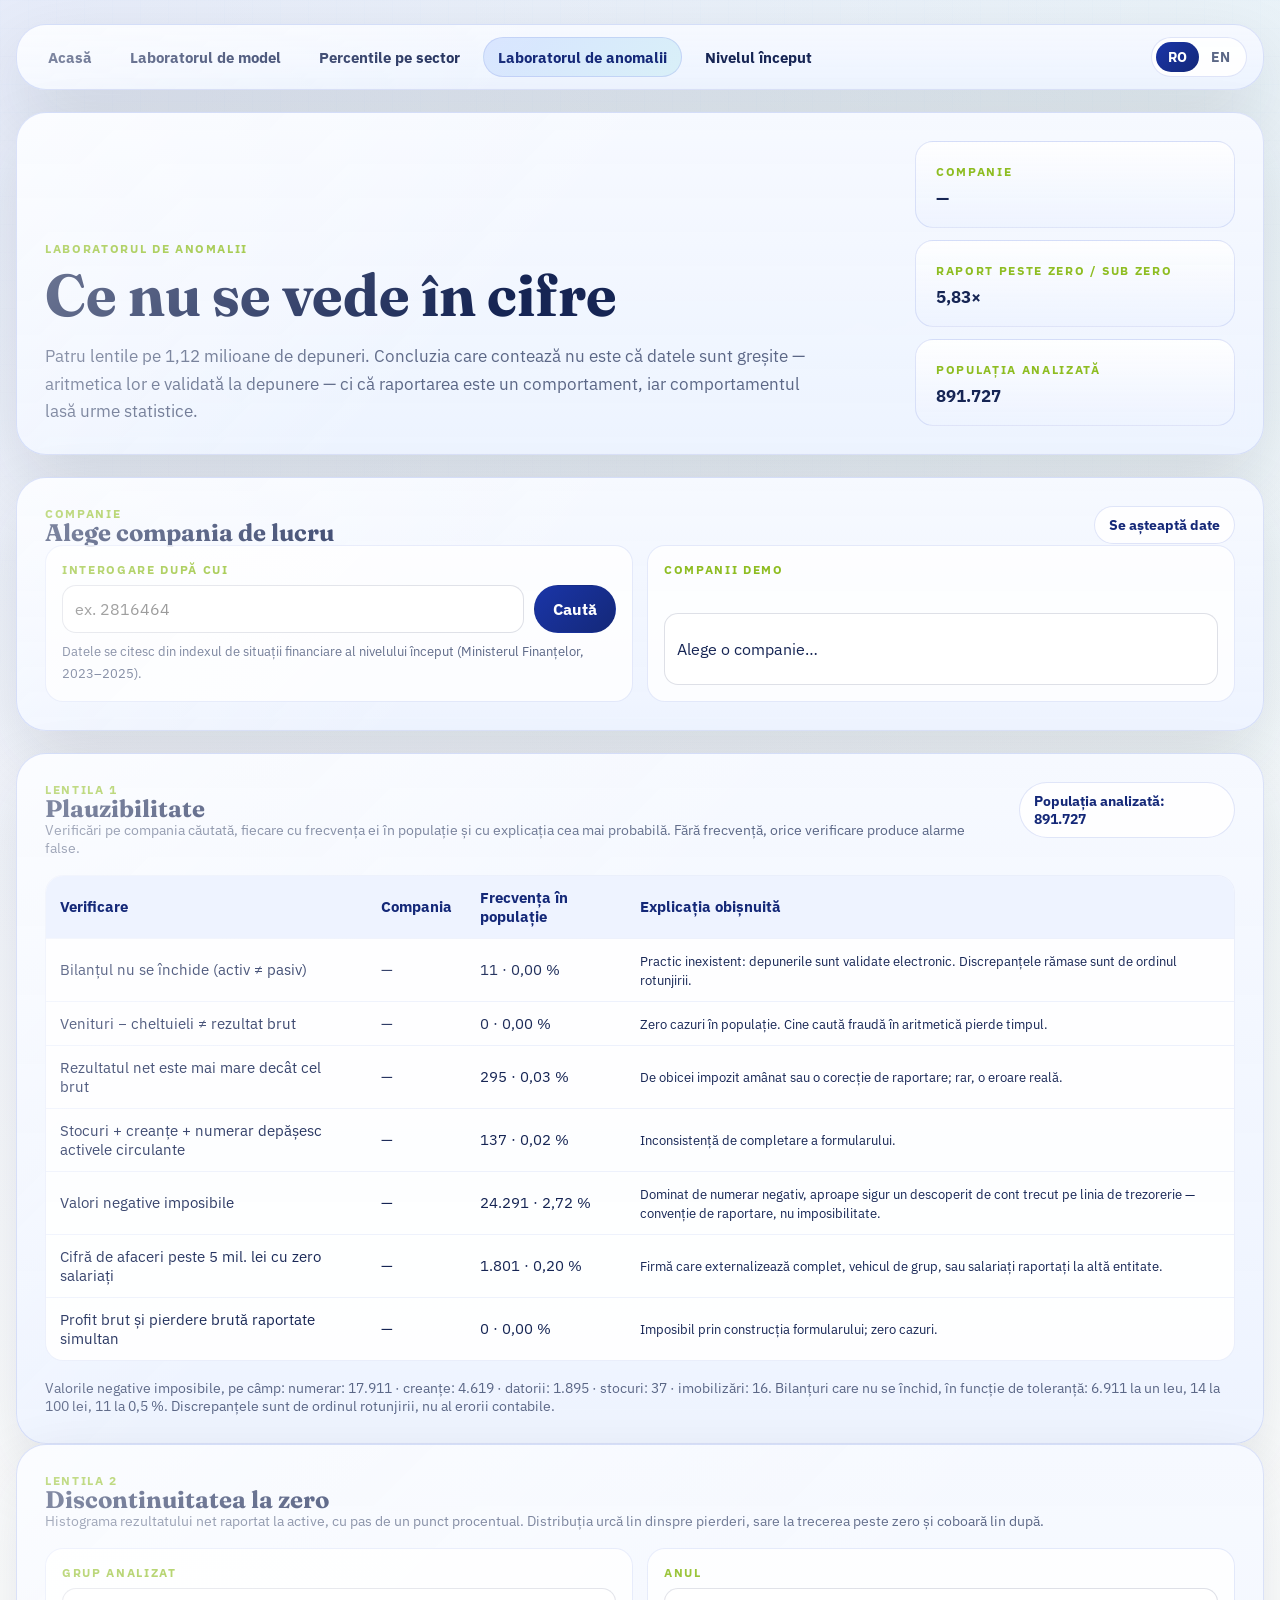
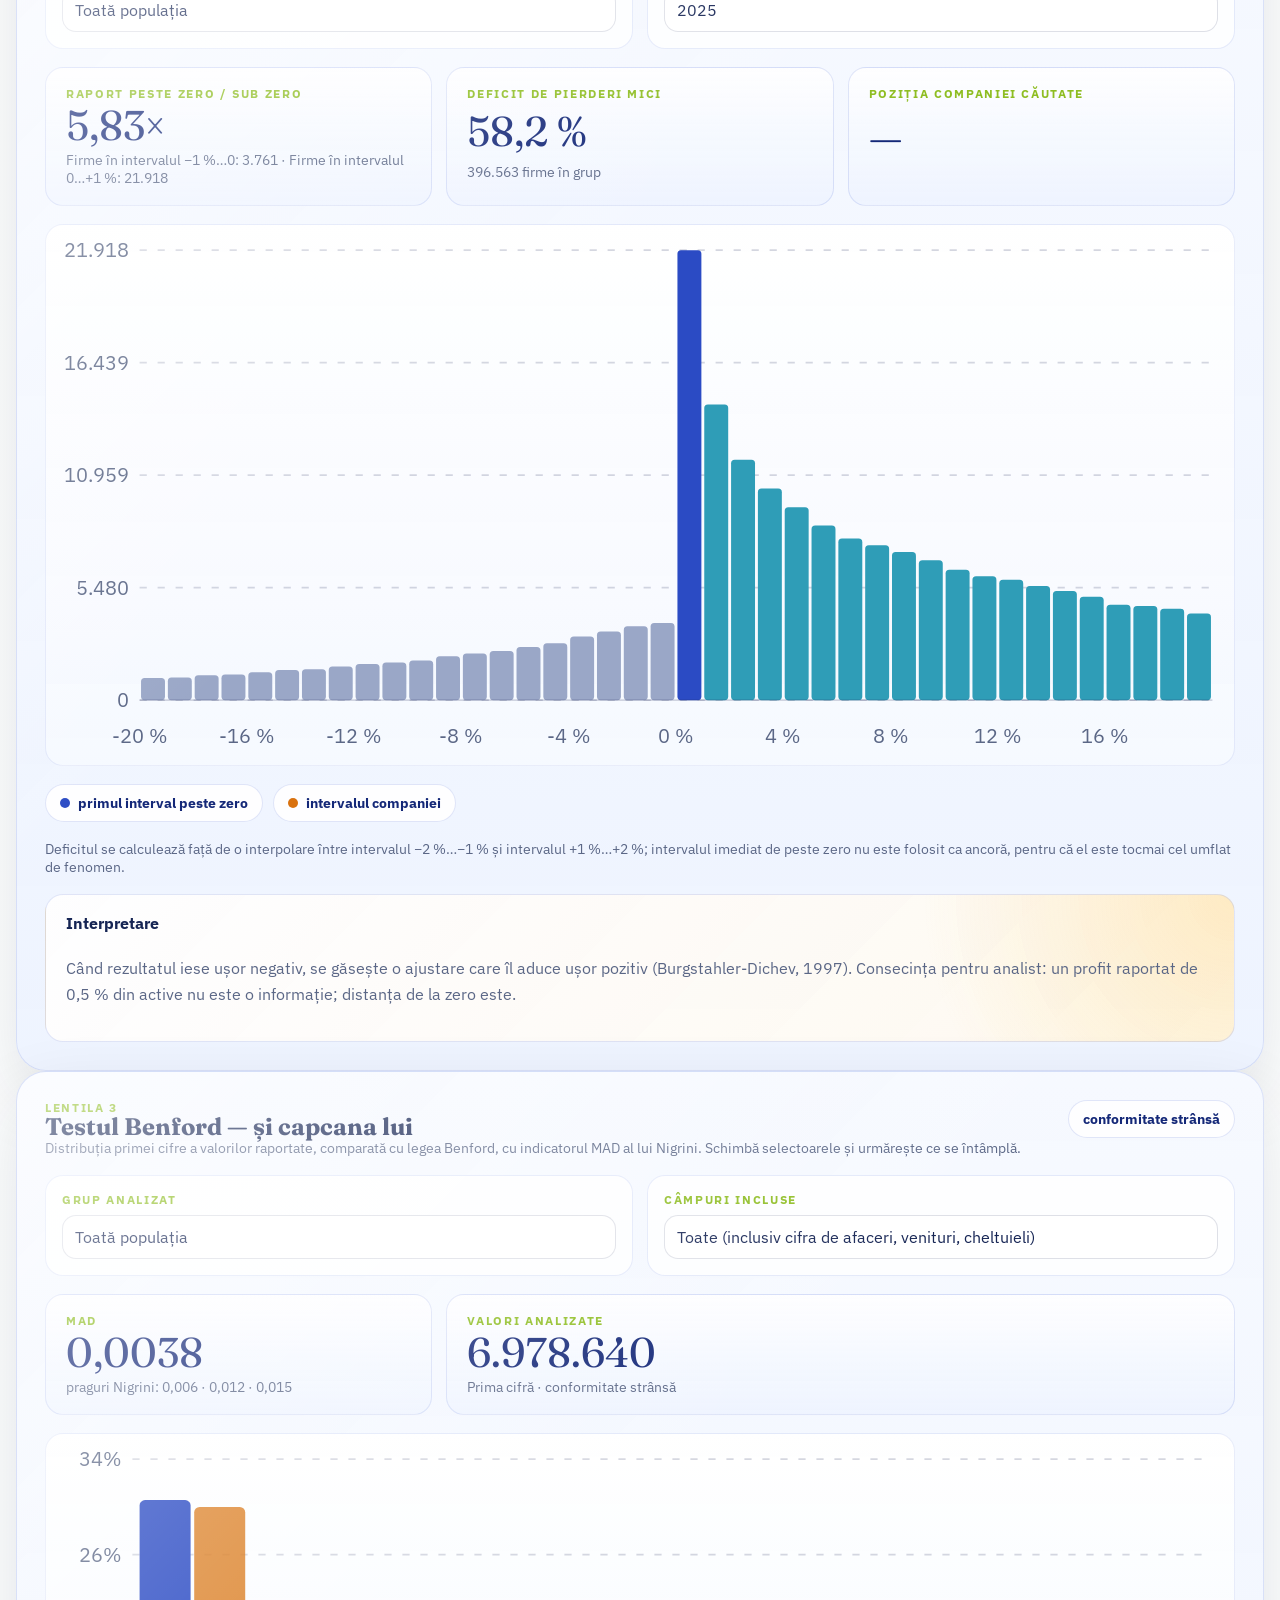
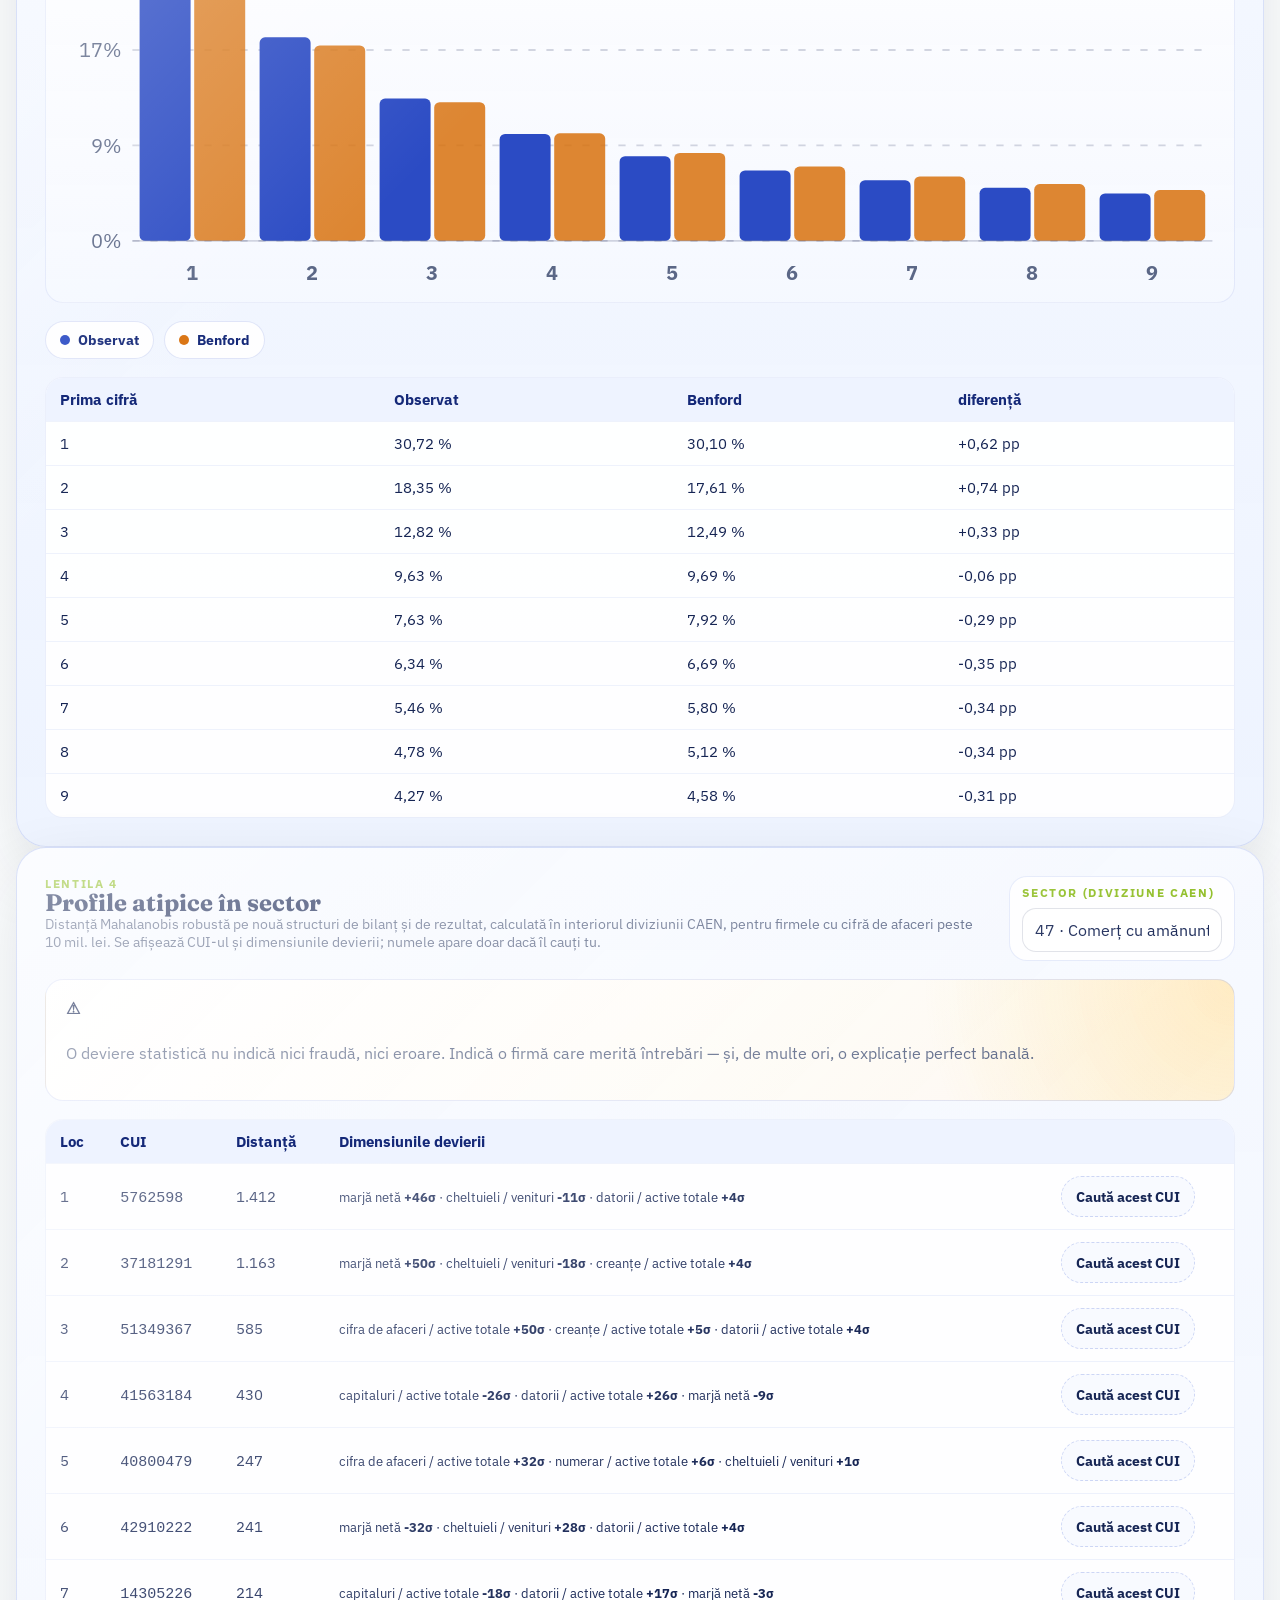
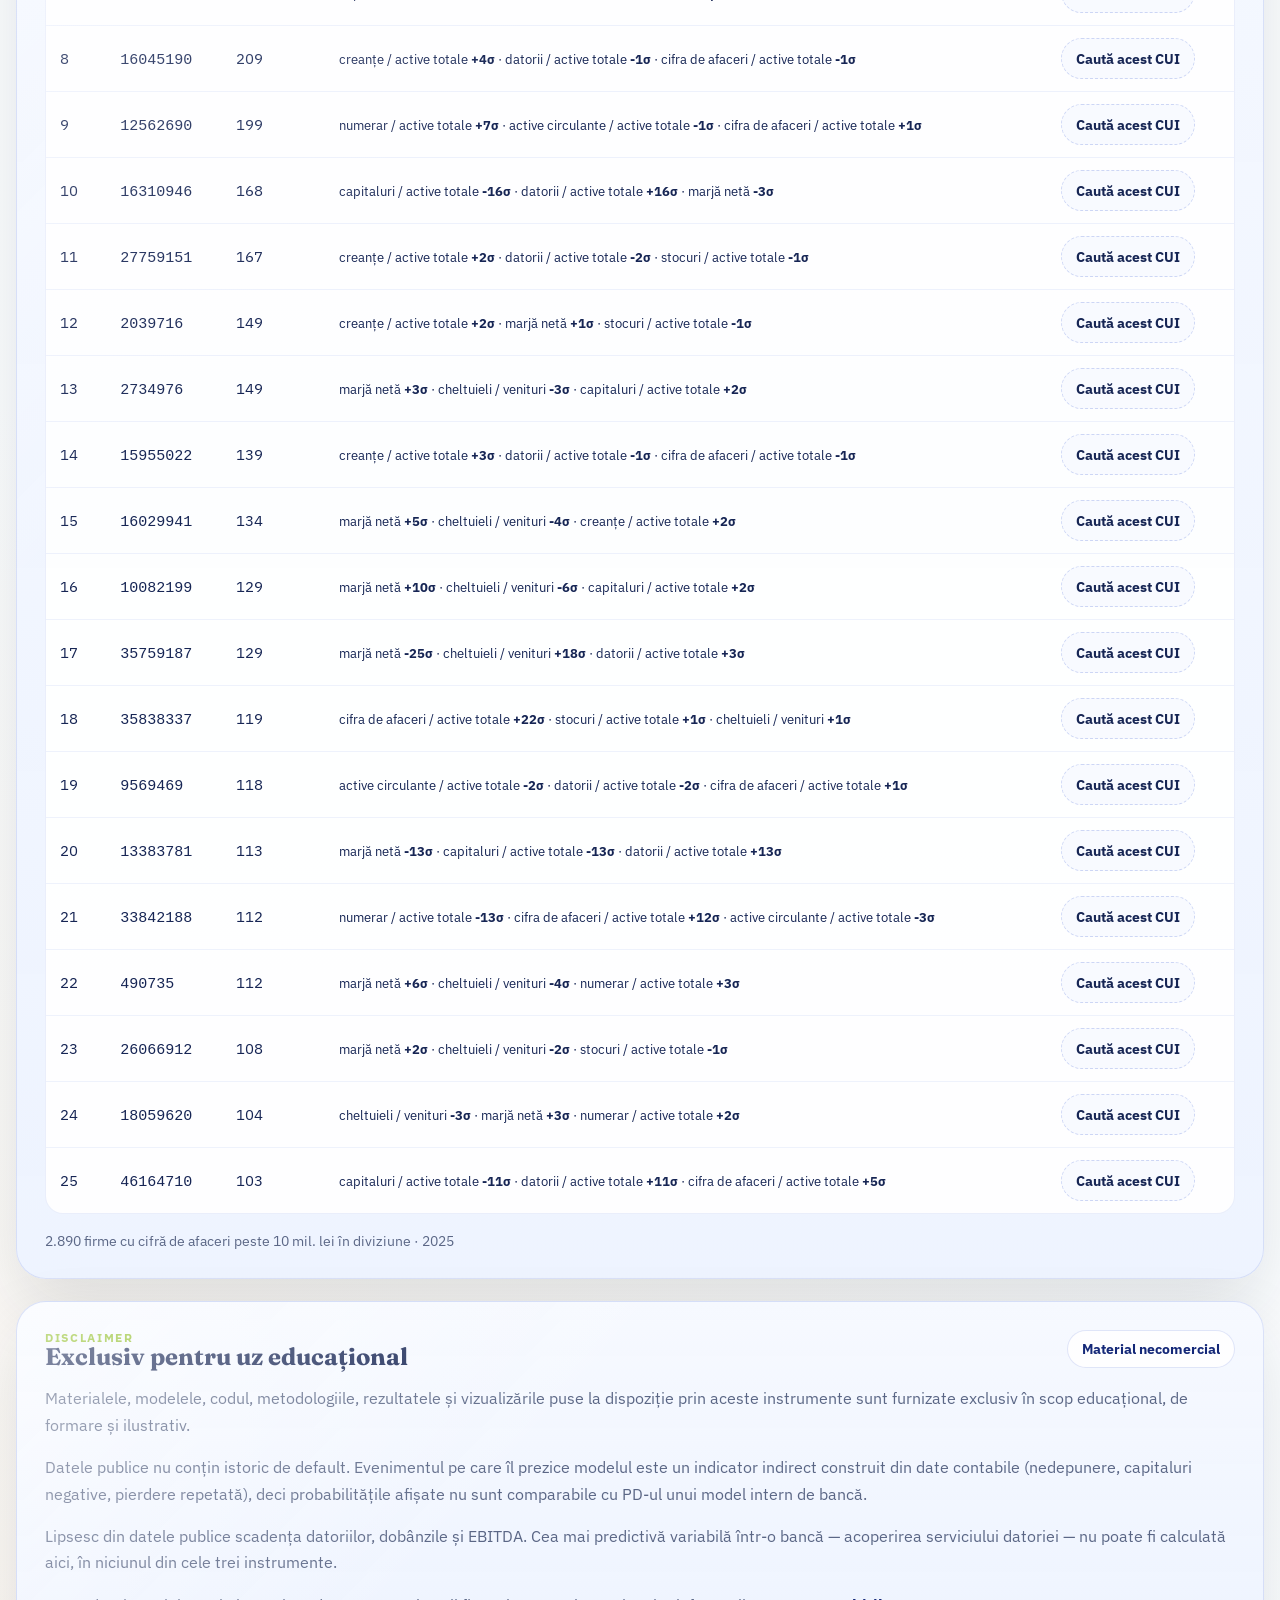
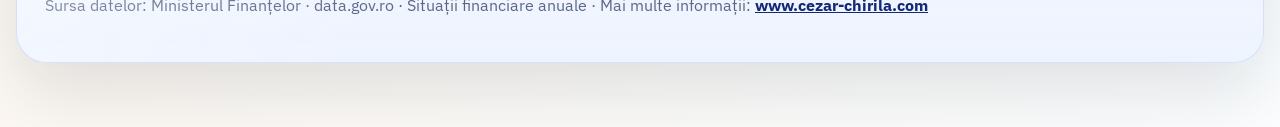
==== anomalii.html @ 6b8298f2 "Nivel avansat: laborator de model PD, percentile pe sector, laborator de anomalii" ====
<!DOCTYPE html>
<html lang="ro">
  <head>
    <meta charset="UTF-8" />
    <meta name="viewport" content="width=device-width, initial-scale=1.0" />
    <title>Laboratorul de anomalii · nivel avansat</title>
    <meta
      name="description"
      content="Patru lentile pe 1,12 milioane de depuneri: plauzibilitate, discontinuitatea rezultatului la zero, testul Benford și profile atipice în sector."
    />
    <link rel="preconnect" href="https://fonts.googleapis.com" />
    <link rel="preconnect" href="https://fonts.gstatic.com" crossorigin />
    <link
      href="https://fonts.googleapis.com/css2?family=Fraunces:opsz,wght@9..144,700&family=IBM+Plex+Sans:wght@400;500;600;700&family=IBM+Plex+Mono:wght@400;500&display=swap"
      rel="stylesheet"
    />
    <link rel="stylesheet" href="./styles.css" />
  </head>
  <body>
    <div class="page-shell">
      <nav class="card site-nav" id="site-nav" aria-label="Site"></nav>

      <header class="hero card">
        <div class="hero-copy">
          <p class="eyebrow" data-i18n="a.eyebrow"></p>
          <h1 class="compact" data-i18n="a.title"></h1>
          <p class="hero-text" data-i18n="a.text"></p>
        </div>
        <div class="hero-badges">
          <article class="metric-chip">
            <span class="metric-label" data-i18n="hero.company"></span>
            <strong id="hero-company">—</strong>
          </article>
          <article class="metric-chip">
            <span class="metric-label" data-i18n="a.zero.ratio"></span>
            <strong id="hero-ratio">—</strong>
          </article>
          <article class="metric-chip">
            <span class="metric-label" data-i18n="a.pop"></span>
            <strong id="hero-pop">—</strong>
          </article>
        </div>
      </header>

      <section class="card workspace-card entry-card">
        <div class="section-heading">
          <div>
            <p class="section-kicker" data-i18n="ent.kicker"></p>
            <h2 data-i18n="ent.title"></h2>
          </div>
          <span class="status-pill" id="entry-status" data-i18n="status.waiting"></span>
        </div>
        <div class="panel-subgrid two-up">
          <label class="field-card" for="cui-input">
            <span class="field-label" data-i18n="entry.cui.label"></span>
            <div class="cui-row">
              <input class="field-input" id="cui-input" type="text" inputmode="numeric" data-i18n-placeholder="entry.cui.placeholder" />
              <button class="primary-button" id="cui-button" type="button" data-i18n="entry.cui.button"></button>
            </div>
            <small data-i18n="ent.help"></small>
          </label>
          <label class="field-card" for="demo-select">
            <span class="field-label" data-i18n="entry.demo.label"></span>
            <select class="field-input" id="demo-select"></select>
          </label>
        </div>
      </section>

      <main id="workspace" aria-live="polite">
        <section class="card panel-card">
          <div class="empty-state"><strong data-i18n="a.eyebrow"></strong><p data-i18n="ent.loading"></p></div>
        </section>
      </main>

      <section class="footer-panel-grid" id="site-footer"></section>
    </div>

    <div class="toast" id="toast" hidden></div>
    <script type="module" src="./anomalii.js"></script>
  </body>
</html>
---- styles.css ----
:root {
  --paper: #ffffff;
  --ink: #162554;
  --muted: #5b6786;
  --coal: #0f1d47;
  --line: rgba(22, 37, 84, 0.14);
  --line-strong: rgba(22, 37, 84, 0.24);
  --blue: #1a35a8;
  --blue-deep: #142878;
  --cyan: #2f9db7;
  --cyan-soft: #eef8fb;
  --lime: #8ebd22;
  --orange: #ff5a0a;
  --orange-soft: #fff0e8;
  --blue-soft: #edf3ff;
  --blue-soft-2: #f6f9ff;
  --sand: #f9f5ee;
  --card-border: rgba(163, 180, 235, 0.34);
  --shadow: 0 28px 70px rgba(15, 32, 43, 0.12);
  --radius-xl: 30px;
  --radius-lg: 22px;
  --radius-md: 18px;
  --radius-sm: 14px;
  --transition: 180ms ease;
}

* {
  box-sizing: border-box;
}

html {
  color-scheme: light;
}

body {
  margin: 0;
  min-height: 100vh;
  overflow-x: hidden;
  font-family: "IBM Plex Sans", sans-serif;
  color: var(--ink);
  background:
    radial-gradient(circle at top left, rgba(163, 180, 235, 0.24), transparent 24%),
    radial-gradient(circle at top right, rgba(189, 220, 232, 0.28), transparent 24%),
    radial-gradient(circle at bottom left, rgba(255, 227, 197, 0.22), transparent 20%),
    linear-gradient(180deg, #ffffff 0%, #fbfdff 100%);
}

body::before {
  content: "";
  position: fixed;
  inset: 0;
  pointer-events: none;
  background-image:
    linear-gradient(rgba(193, 210, 244, 0.18) 1px, transparent 1px),
    linear-gradient(90deg, rgba(193, 210, 244, 0.18) 1px, transparent 1px);
  background-size: 28px 28px;
  mask-image: linear-gradient(180deg, rgba(0, 0, 0, 0.18), transparent 78%);
}

.page-shell {
  width: min(1680px, calc(100vw - 32px));
  margin: 24px auto 64px;
  display: grid;
  gap: 22px;
}

.card {
  position: relative;
  background: linear-gradient(180deg, rgba(246, 249, 255, 0.98), rgba(237, 243, 255, 0.94));
  border: 1px solid var(--card-border);
  border-radius: var(--radius-xl);
  box-shadow: var(--shadow);
  backdrop-filter: blur(14px);
  overflow: hidden;
}

.card::after {
  content: "";
  position: absolute;
  inset: 0;
  pointer-events: none;
  border-radius: inherit;
  background: linear-gradient(135deg, rgba(255, 255, 255, 0.5), transparent 42%);
}

.hero,
.workspace-card,
.step-card,
.panel-card,
.editor-card,
.preview-card {
  padding: 28px;
}

.hero {
  display: flex;
  gap: 24px;
  justify-content: space-between;
  align-items: flex-end;
  flex-wrap: wrap;
}

.hero-copy {
  max-width: 900px;
}

.eyebrow,
.section-kicker,
.card-kicker,
.metric-label,
.field-label {
  margin: 0;
  text-transform: uppercase;
  letter-spacing: 0.14em;
  font-size: 0.74rem;
  font-weight: 700;
  color: var(--lime);
}

h1,
h2,
h3 {
  margin: 0;
  font-family: "Fraunces", serif;
  line-height: 1;
}

.hero h1 {
  margin-top: 10px;
  font-size: clamp(3.2rem, 6vw, 6.1rem);
}

.hero-text,
.helper-copy,
.editor-tip,
.inline-note,
.callout-card p,
.metric-tile p,
.stat-card p,
.empty-state p,
.field-card small,
.feature-copy small {
  color: var(--muted);
  line-height: 1.65;
}

.hero-text {
  margin: 18px 0 0;
  max-width: 760px;
  font-size: 1.05rem;
}

.hero-flow {
  margin-top: 22px;
  display: flex;
  flex-wrap: wrap;
  gap: 10px;
}

.flow-chip,
.legend-chip {
  display: inline-flex;
  align-items: center;
  gap: 8px;
  border-radius: 999px;
  padding: 9px 14px;
  font-size: 0.88rem;
  font-weight: 700;
  background: rgba(255, 255, 255, 0.9);
  border: 1px solid rgba(163, 180, 235, 0.34);
  color: var(--blue-deep);
}

.legend-chip::before {
  content: "";
  width: 10px;
  height: 10px;
  border-radius: 999px;
  background: var(--legend-color, var(--blue));
}

.legend-chip.is-secondary::before {
  background: var(--orange);
}

.hero-badges {
  min-width: 320px;
  display: grid;
  gap: 12px;
}

.hero-qr-card {
  width: clamp(172px, 17vw, 228px);
  display: grid;
  gap: 10px;
  align-content: start;
  padding: 18px;
  border-radius: var(--radius-md);
  background: linear-gradient(180deg, rgba(255, 255, 255, 0.96), rgba(237, 243, 255, 0.92));
  border: 1px solid rgba(163, 180, 235, 0.34);
  color: inherit;
  text-decoration: none;
  box-shadow: inset 0 1px 0 rgba(255, 255, 255, 0.42);
}

.hero-qr-card img {
  display: block;
  width: 100%;
  aspect-ratio: 1;
  object-fit: contain;
  border-radius: 14px;
  background: #ffffff;
  padding: 8px;
}

.hero-qr-caption {
  font-size: 0.88rem;
  font-weight: 700;
  color: var(--blue-deep);
}

.metric-chip,
.metric-tile,
.stat-card,
.callout-card,
.table-card {
  padding: 18px 20px;
  border-radius: var(--radius-md);
  background: linear-gradient(180deg, rgba(255, 255, 255, 0.92), rgba(237, 243, 255, 0.86));
  border: 1px solid rgba(163, 180, 235, 0.34);
}

.metric-chip strong,
.metric-tile strong,
.stat-card strong {
  display: block;
  margin-top: 6px;
  font-size: 1.08rem;
}

.tabs {
  padding: 14px;
}

.tab-list {
  display: flex;
  gap: 10px;
  flex-wrap: wrap;
}

.mobile-step-nav {
  display: none;
}

.mobile-step-current {
  display: grid;
  gap: 4px;
  min-width: 0;
  padding: 12px 14px;
  border-radius: var(--radius-md);
  background: linear-gradient(180deg, rgba(255, 255, 255, 0.96), rgba(237, 243, 255, 0.92));
  border: 1px solid rgba(163, 180, 235, 0.34);
}

.mobile-step-current strong {
  font-size: 1rem;
  color: var(--blue-deep);
}

.mobile-step-meta {
  color: var(--muted);
  font-size: 0.85rem;
  line-height: 1.4;
}

.tab-button,
.primary-button,
.secondary-button,
.ghost-button {
  display: inline-flex;
  align-items: center;
  justify-content: center;
  appearance: none;
  min-height: 48px;
  border-radius: 999px;
  font: inherit;
  font-weight: 700;
  cursor: pointer;
  transition:
    transform var(--transition),
    border-color var(--transition),
    background var(--transition),
    box-shadow var(--transition);
}

.tab-button:disabled,
.primary-button:disabled,
.secondary-button:disabled,
.ghost-button:disabled {
  cursor: not-allowed;
  opacity: 0.5;
  transform: none;
}

.tab-button:hover,
.primary-button:hover,
.secondary-button:hover,
.ghost-button:hover,
.upload-dropzone:hover,
.feature-option:hover {
  transform: translateY(-1px);
}

.tab-button {
  border: 1px solid rgba(163, 180, 235, 0.34);
  background: rgba(246, 249, 255, 0.92);
  color: var(--ink);
  padding: 12px 18px;
}

.tab-button.is-active {
  background: linear-gradient(135deg, #d7e4ff, #d9f0f8);
  color: var(--blue-deep);
  border-color: rgba(163, 180, 235, 0.42);
  box-shadow: 0 12px 24px rgba(163, 180, 235, 0.28);
}

.primary-button {
  border: 1px solid transparent;
  color: #ffffff;
  background: linear-gradient(135deg, var(--blue), var(--blue-deep));
  padding: 12px 18px;
}

.secondary-button {
  border: 1px solid rgba(163, 180, 235, 0.34);
  color: var(--blue-deep);
  background: rgba(255, 255, 255, 0.88);
  padding: 12px 18px;
}

.ghost-button {
  border: 1px dashed rgba(163, 180, 235, 0.5);
  color: var(--ink);
  background: rgba(246, 249, 255, 0.72);
  padding: 12px 18px;
}

.small-button {
  min-height: 40px;
  padding: 10px 14px;
  font-size: 0.9rem;
}

.button-row,
.editor-toolbar,
.legend-row {
  display: flex;
  gap: 10px;
  flex-wrap: wrap;
}

.workspace-grid,
.step-layout {
  display: grid;
  gap: 22px;
}

.workspace-grid {
  grid-template-columns: minmax(300px, 0.92fr) minmax(420px, 1.28fr);
  align-items: start;
}

.step-layout {
  grid-template-columns: minmax(280px, 0.92fr) minmax(420px, 1.08fr);
  align-items: start;
}

.footer-panel-grid {
  display: grid;
  gap: 22px;
}

.support-card,
.disclaimer-card {
  padding: 28px;
}

.support-form {
  display: grid;
  gap: 18px;
}

.contact-copy a {
  color: var(--blue-deep);
  font-weight: 700;
}

.contact-textarea {
  min-height: 168px;
  padding: 14px 16px;
  resize: vertical;
}

.contact-form-actions {
  display: flex;
  gap: 16px;
  align-items: center;
  justify-content: space-between;
}

.contact-status {
  margin: 0;
  color: var(--muted);
  line-height: 1.55;
}

.contact-status.is-success {
  color: #1b6f3a;
}

.contact-status.is-error {
  color: #b0491b;
}

.upload-column,
.mapping-column,
.control-column,
.result-column,
.editor-column {
  display: grid;
  gap: 18px;
  min-width: 0;
}

.section-heading {
  display: flex;
  gap: 18px;
  justify-content: space-between;
  align-items: flex-start;
}

.step-document-row {
  margin-top: 22px;
}

.status-pill {
  display: inline-flex;
  align-items: center;
  border-radius: 999px;
  padding: 9px 14px;
  font-size: 0.86rem;
  font-weight: 700;
  color: var(--blue-deep);
  background: rgba(255, 255, 255, 0.9);
  border: 1px solid rgba(163, 180, 235, 0.34);
}

.upload-dropzone {
  display: grid;
  gap: 8px;
  padding: 24px;
  border-radius: var(--radius-lg);
  border: 1px dashed rgba(22, 37, 84, 0.28);
  background: linear-gradient(135deg, rgba(255, 255, 255, 0.96), rgba(237, 243, 255, 0.9));
  cursor: pointer;
  transition:
    transform var(--transition),
    border-color var(--transition),
    box-shadow var(--transition);
}

.upload-dropzone input {
  display: none;
}

.loading-card {
  display: grid;
  gap: 14px;
  padding: 20px 22px;
  border-radius: var(--radius-lg);
  border: 1px solid rgba(163, 180, 235, 0.3);
  background:
    radial-gradient(circle at top right, rgba(77, 193, 255, 0.22), transparent 28%),
    linear-gradient(135deg, rgba(255, 255, 255, 0.97), rgba(237, 243, 255, 0.94));
  box-shadow: 0 20px 36px rgba(22, 37, 84, 0.08);
}

.loading-header {
  display: flex;
  gap: 14px;
  align-items: flex-start;
  justify-content: space-between;
}

.loading-badge {
  display: inline-flex;
  align-items: center;
  justify-content: center;
  min-width: 64px;
  min-height: 38px;
  padding: 8px 12px;
  border-radius: 999px;
  font-weight: 700;
  color: var(--blue-deep);
  background: rgba(255, 255, 255, 0.96);
  border: 1px solid rgba(163, 180, 235, 0.34);
}

.loading-copy,
.loading-meta {
  margin: 0;
}

.loading-copy {
  color: var(--ink);
}

.loading-progress-shell {
  position: relative;
  min-height: 12px;
  border-radius: 999px;
  overflow: hidden;
  background: rgba(26, 53, 168, 0.08);
}

.loading-progress-fill {
  position: absolute;
  inset: 0 auto 0 0;
  width: 0;
  border-radius: inherit;
  background: linear-gradient(135deg, var(--blue), var(--cyan));
  transition: width 140ms ease-out;
}

.loading-meta {
  color: var(--muted);
  font-size: 0.92rem;
}

.metric-grid,
.field-grid,
.stat-grid,
.panel-subgrid {
  display: grid;
  gap: 14px;
}

.metric-grid,
.field-grid.compact-grid {
  grid-template-columns: repeat(2, minmax(0, 1fr));
}

.field-grid {
  grid-template-columns: repeat(4, minmax(0, 1fr));
}

.panel-subgrid.two-up {
  grid-template-columns: repeat(2, minmax(0, 1fr));
}

.field-card {
  display: grid;
  gap: 8px;
  padding: 16px;
  border-radius: var(--radius-md);
  background: rgba(255, 255, 255, 0.82);
  border: 1px solid rgba(163, 180, 235, 0.28);
}

.field-input,
.editor-textarea {
  width: 100%;
  appearance: none;
  border: 1px solid var(--line);
  border-radius: var(--radius-sm);
  background: rgba(255, 255, 255, 0.96);
  color: var(--ink);
  font: inherit;
  transition:
    border-color var(--transition),
    box-shadow var(--transition),
    background var(--transition);
}

.field-input {
  min-height: 48px;
  padding: 10px 12px;
}

.field-input:focus,
.editor-textarea:focus {
  outline: none;
  border-color: rgba(26, 53, 168, 0.6);
  box-shadow: 0 0 0 4px rgba(26, 53, 168, 0.12);
}

.preview-card {
  display: grid;
  gap: 16px;
  min-width: 0;
}

.table-shell {
  min-width: 0;
}

.preview-header,
.mini-heading,
.editor-header {
  display: flex;
  gap: 14px;
  justify-content: space-between;
  align-items: flex-start;
}

.preview-caption {
  color: var(--muted);
  font-size: 0.9rem;
  text-align: right;
}

.table-scroll {
  overflow: auto;
  max-width: 100%;
  border-radius: var(--radius-md);
  border: 1px solid rgba(163, 180, 235, 0.22);
  background: rgba(255, 255, 255, 0.92);
}

.table-shell .table-scroll {
  max-height: min(62vh, 520px);
}

.data-table {
  width: 100%;
  border-collapse: collapse;
  min-width: 520px;
}

.data-table th,
.data-table td {
  padding: 12px 14px;
  text-align: left;
  border-bottom: 1px solid rgba(163, 180, 235, 0.18);
  font-size: 0.94rem;
}

.data-table th {
  position: sticky;
  top: 0;
  z-index: 1;
  color: var(--blue-deep);
  background: rgba(237, 243, 255, 0.94);
}

.data-table tbody tr:last-child td {
  border-bottom: none;
}

.panel-card {
  display: grid;
  gap: 18px;
}

.panel-section {
  display: grid;
  gap: 12px;
}

.feature-list {
  display: grid;
  gap: 10px;
  max-height: 430px;
  overflow: auto;
  padding-right: 4px;
}

.feature-option {
  display: flex;
  gap: 12px;
  align-items: flex-start;
  padding: 14px 16px;
  border-radius: var(--radius-md);
  border: 1px solid rgba(163, 180, 235, 0.28);
  background: rgba(255, 255, 255, 0.84);
  cursor: pointer;
}

.feature-option input {
  margin-top: 3px;
}

.feature-copy {
  display: grid;
  gap: 3px;
}

.feature-confirm-bar {
  display: flex;
  gap: 14px;
  align-items: center;
  justify-content: space-between;
  margin-top: 4px;
  padding: 16px 18px;
  border-radius: var(--radius-md);
  border: 1px solid rgba(163, 180, 235, 0.28);
  background: rgba(255, 255, 255, 0.86);
}

.feature-confirm-copy {
  display: grid;
  gap: 4px;
}

.feature-confirm-copy p {
  margin: 0;
  color: var(--muted);
  line-height: 1.55;
}

.preparation-diagnostics {
  display: grid;
  gap: 18px;
}

.feature-diagnostic-card {
  display: grid;
  gap: 16px;
}

.feature-insight-meta {
  display: flex;
  gap: 10px;
  flex-wrap: wrap;
}

.feature-insight-badge {
  display: inline-flex;
  align-items: center;
  gap: 8px;
  padding: 8px 12px;
  border-radius: 999px;
  background: rgba(255, 255, 255, 0.92);
  border: 1px solid rgba(163, 180, 235, 0.34);
  color: var(--blue-deep);
}

.feature-insight-badge strong {
  font-size: 0.82rem;
  letter-spacing: 0.06em;
  text-transform: uppercase;
}

.stat-grid {
  grid-template-columns: repeat(2, minmax(0, 1fr));
}

.bar-list,
.comparison-list {
  display: grid;
  gap: 12px;
}

.bar-row,
.comparison-row {
  display: grid;
  gap: 8px;
}

.bucket-distribution-meta {
  display: flex;
  gap: 12px;
  justify-content: space-between;
  color: var(--muted);
  font-size: 0.88rem;
}

.bar-header,
.comparison-bars {
  display: flex;
  align-items: center;
  gap: 10px;
  justify-content: space-between;
}

.bar-track,
.comparison-track {
  position: relative;
  flex: 1;
  min-height: 12px;
  border-radius: 999px;
  background: rgba(26, 53, 168, 0.08);
  overflow: hidden;
}

.comparison-track.is-secondary {
  background: rgba(255, 90, 10, 0.12);
}

.woe-list {
  display: grid;
  gap: 12px;
}

.woe-row {
  display: grid;
  gap: 8px;
}

.woe-header {
  display: flex;
  gap: 12px;
  justify-content: space-between;
  align-items: center;
}

.woe-track {
  position: relative;
  min-height: 14px;
  border-radius: 999px;
  overflow: hidden;
  background:
    linear-gradient(90deg, rgba(255, 90, 10, 0.12) 0%, rgba(255, 90, 10, 0.04) 50%, rgba(26, 53, 168, 0.04) 50%, rgba(26, 53, 168, 0.12) 100%);
}

.woe-axis {
  position: absolute;
  top: 0;
  bottom: 0;
  left: calc(50% - 1px);
  width: 2px;
  background: rgba(22, 37, 84, 0.18);
}

.woe-fill {
  position: absolute;
  top: 0;
  bottom: 0;
  border-radius: inherit;
}

.woe-fill.is-positive {
  background: linear-gradient(135deg, var(--blue), var(--cyan));
}

.woe-fill.is-negative {
  background: linear-gradient(135deg, var(--orange), #ffb07b);
}

.bar-fill,
.comparison-fill {
  position: absolute;
  inset: 0 auto 0 0;
  border-radius: inherit;
  background: linear-gradient(135deg, var(--blue), var(--cyan));
}

.comparison-fill.is-secondary {
  background: linear-gradient(135deg, var(--orange), #ff8d47);
}

.comparison-label {
  min-width: 48px;
}

.comparison-bars span {
  min-width: 62px;
  text-align: right;
  color: var(--muted);
  font-weight: 600;
}

.line-chart {
  display: grid;
  gap: 12px;
}

.chart-svg {
  width: 100%;
  height: auto;
  border-radius: var(--radius-md);
  background: linear-gradient(180deg, rgba(255, 255, 255, 0.96), rgba(246, 249, 255, 0.92));
  border: 1px solid rgba(163, 180, 235, 0.24);
}

.axis-line,
.grid-line {
  stroke: rgba(22, 37, 84, 0.18);
  stroke-width: 1;
}

.grid-line {
  stroke-dasharray: 4 6;
}

.axis-label {
  fill: var(--muted);
  font-size: 11px;
  font-family: "IBM Plex Sans", sans-serif;
}

.callout-card {
  display: grid;
  gap: 6px;
  background:
    radial-gradient(circle at top right, rgba(255, 200, 77, 0.28), transparent 26%),
    linear-gradient(135deg, rgba(255, 255, 255, 0.96), rgba(255, 248, 238, 0.92));
}

.editor-card {
  display: grid;
  gap: 12px;
}

.document-launcher-shell {
  display: grid;
  gap: 14px;
}

.document-launchers {
  display: flex;
  gap: 12px;
  flex-wrap: wrap;
}

.document-toggle-button {
  min-height: 46px;
  padding: 12px 18px;
}

.document-window {
  display: grid;
  gap: 14px;
  padding: 22px;
  border-radius: var(--radius-lg);
  border: 1px solid rgba(163, 180, 235, 0.28);
  background:
    radial-gradient(circle at top right, rgba(77, 193, 255, 0.14), transparent 26%),
    linear-gradient(180deg, rgba(255, 255, 255, 0.97), rgba(246, 249, 255, 0.95));
  box-shadow: 0 18px 34px rgba(22, 37, 84, 0.08);
}

.document-window-header {
  display: flex;
  gap: 14px;
  justify-content: space-between;
  align-items: flex-start;
}

.editor-textarea {
  min-height: 360px;
  padding: 16px;
  font-family: "IBM Plex Sans", sans-serif;
  font-size: 0.93rem;
  line-height: 1.55;
  resize: vertical;
}

.editor-textarea.is-tall {
  min-height: 460px;
}

.empty-state {
  padding: 18px;
  border-radius: var(--radius-md);
  border: 1px dashed rgba(163, 180, 235, 0.46);
  background: rgba(255, 255, 255, 0.72);
}

.empty-state strong {
  display: block;
  margin-bottom: 4px;
}

.toast {
  position: fixed;
  right: 24px;
  bottom: 24px;
  z-index: 20;
  max-width: min(380px, calc(100vw - 48px));
  padding: 16px 18px;
  border-radius: 18px;
  color: #ffffff;
  background: linear-gradient(135deg, rgba(20, 40, 120, 0.96), rgba(26, 53, 168, 0.96));
  box-shadow: 0 22px 50px rgba(20, 40, 120, 0.28);
}

body.is-mobile-device .page-shell {
  width: min(100vw - 14px, 100%);
  margin: 10px auto 112px;
  gap: 14px;
}

body.is-mobile-device .hero,
body.is-mobile-device .workspace-card,
body.is-mobile-device .step-card,
body.is-mobile-device .panel-card,
body.is-mobile-device .editor-card,
body.is-mobile-device .preview-card {
  padding: 18px;
  border-radius: 24px;
}

body.is-mobile-device .hero {
  gap: 16px;
  align-items: flex-start;
}

body.is-mobile-device .hero-copy,
body.is-mobile-device .hero-badges,
body.is-mobile-device .workspace-grid,
body.is-mobile-device .step-layout,
body.is-mobile-device .field-grid,
body.is-mobile-device .field-grid.compact-grid,
body.is-mobile-device .metric-grid,
body.is-mobile-device .panel-subgrid.two-up,
body.is-mobile-device .stat-grid {
  width: 100%;
}

body.is-mobile-device .hero h1 {
  font-size: clamp(2.45rem, 12vw, 4rem);
}

body.is-mobile-device .hero-text {
  font-size: 0.98rem;
}

body.is-mobile-device .hero-badges {
  min-width: 0;
  grid-template-columns: repeat(2, minmax(0, 1fr));
}

body.is-mobile-device .hero-qr-card {
  display: none;
}

body.is-mobile-device .tabs {
  position: sticky;
  top: 10px;
  z-index: 16;
  padding: 12px;
}

body.is-mobile-device .mobile-step-nav {
  display: grid;
  grid-template-columns: auto minmax(0, 1fr) auto;
  gap: 10px;
  align-items: stretch;
  margin-bottom: 10px;
}

body.is-mobile-device .tab-list {
  flex-wrap: nowrap;
  overflow-x: auto;
  padding-bottom: 4px;
  justify-content: flex-start;
  scroll-snap-type: x proximity;
  -webkit-overflow-scrolling: touch;
}

body.is-mobile-device .tab-button {
  flex: 0 0 auto;
  min-height: 44px;
  padding: 10px 14px;
  white-space: nowrap;
  scroll-snap-align: start;
}

body.is-mobile-device .workspace-grid,
body.is-mobile-device .step-layout,
body.is-mobile-device .field-grid,
body.is-mobile-device .field-grid.compact-grid,
body.is-mobile-device .metric-grid,
body.is-mobile-device .panel-subgrid.two-up,
body.is-mobile-device .stat-grid {
  grid-template-columns: 1fr;
}

body.is-mobile-device .section-heading,
body.is-mobile-device .preview-header,
body.is-mobile-device .editor-header,
body.is-mobile-device .mini-heading,
body.is-mobile-device .loading-header,
body.is-mobile-device .feature-confirm-bar,
body.is-mobile-device .bucket-distribution-meta,
body.is-mobile-device .document-window-header {
  display: grid;
  gap: 10px;
}

body.is-mobile-device .preview-caption {
  text-align: left;
}

body.is-mobile-device .button-row,
body.is-mobile-device .editor-toolbar,
body.is-mobile-device .document-launchers,
body.is-mobile-device .contact-form-actions {
  display: grid;
  width: 100%;
}

body.is-mobile-device .button-row > *,
body.is-mobile-device .editor-toolbar > *,
body.is-mobile-device .document-launchers > *,
body.is-mobile-device .contact-form-actions > * {
  width: 100%;
}

body.is-mobile-device .support-card,
body.is-mobile-device .disclaimer-card {
  padding: 18px;
}

body.is-mobile-device .feature-list {
  max-height: 320px;
}

body.is-mobile-device .table-shell .table-scroll {
  max-height: min(58vh, 440px);
}

body.is-mobile-device .data-table {
  min-width: 640px;
}

body.is-mobile-device .toast {
  right: 12px;
  left: 12px;
  bottom: 12px;
  max-width: none;
}

@media (max-width: 1320px) {
  .step-layout {
    grid-template-columns: 1fr;
  }
}

@media (max-width: 1120px) {
  .hero,
  .workspace-grid {
    grid-template-columns: 1fr;
    display: grid;
  }

  .hero {
    align-items: flex-start;
  }

  .hero-badges {
    min-width: 0;
    grid-template-columns: repeat(3, minmax(0, 1fr));
  }

  .hero-qr-card {
    width: min(220px, 100%);
  }

  .field-grid,
  .field-grid.compact-grid,
  .metric-grid,
  .panel-subgrid.two-up,
  .editor-column,
  .stat-grid {
    grid-template-columns: 1fr;
  }
}

@media (max-width: 720px) {
  .page-shell {
    width: min(100vw - 18px, 100%);
    margin: 12px auto 42px;
    gap: 16px;
  }

  .hero,
  .workspace-card,
  .step-card,
  .panel-card,
  .editor-card,
  .preview-card {
    padding: 20px;
  }

  .hero h1 {
    font-size: clamp(2.4rem, 13vw, 4rem);
  }

  .button-row,
  .editor-toolbar,
  .document-launchers {
    width: 100%;
  }

  .button-row > *,
  .editor-toolbar > *,
  .document-launchers > * {
    flex: 1 1 100%;
  }

  .feature-confirm-bar {
    display: grid;
  }

  .document-window {
    padding: 18px;
  }

  .document-window-header {
    display: grid;
  }

  .hero-badges {
    grid-template-columns: 1fr;
  }

  .hero-qr-card {
    width: min(220px, 100%);
  }

  .data-table {
    min-width: 460px;
  }
}

/* =====================================================================
   Additions for the financial analysis workshops
   ===================================================================== */

.site-nav {
  display: flex;
  gap: 8px;
  flex-wrap: wrap;
  align-items: center;
  padding: 12px 16px;
}

.nav-link {
  display: inline-flex;
  align-items: center;
  min-height: 40px;
  padding: 8px 14px;
  border-radius: 999px;
  border: 1px solid transparent;
  color: var(--ink);
  text-decoration: none;
  font-weight: 700;
  font-size: 0.92rem;
}

.nav-link:hover {
  border-color: rgba(163, 180, 235, 0.42);
  background: rgba(255, 255, 255, 0.8);
}

.nav-link.is-active {
  background: linear-gradient(135deg, #d7e4ff, #d9f0f8);
  color: var(--blue-deep);
  border-color: rgba(163, 180, 235, 0.42);
}

.lang-switch {
  margin-left: auto;
  display: inline-flex;
  padding: 4px;
  border-radius: 999px;
  border: 1px solid rgba(163, 180, 235, 0.34);
  background: rgba(255, 255, 255, 0.9);
}

.lang-switch button {
  appearance: none;
  border: 0;
  background: transparent;
  color: var(--muted);
  font: inherit;
  font-weight: 700;
  font-size: 0.85rem;
  padding: 6px 12px;
  border-radius: 999px;
  cursor: pointer;
}

.lang-switch button.is-active {
  background: linear-gradient(135deg, var(--blue), var(--blue-deep));
  color: #fff;
}

.hero h1.compact {
  font-size: clamp(2.4rem, 4.6vw, 4.4rem);
}

.tool-grid {
  display: grid;
  grid-template-columns: repeat(2, minmax(0, 1fr));
  gap: 22px;
}

.tool-card {
  display: grid;
  gap: 14px;
  padding: 28px;
  align-content: start;
}

.tool-card h2 {
  font-size: 1.8rem;
}

.tool-card ul {
  margin: 0;
  padding-left: 18px;
  color: var(--muted);
  line-height: 1.6;
}

.tool-card .primary-button {
  justify-self: start;
  text-decoration: none;
}

.entry-grid {
  display: grid;
  grid-template-columns: minmax(280px, 0.9fr) minmax(420px, 1.4fr);
  gap: 22px;
  align-items: start;
}

.entry-column {
  display: grid;
  gap: 16px;
  min-width: 0;
}

.cui-row {
  display: flex;
  gap: 10px;
}

.cui-row .field-input {
  flex: 1;
}

.entry-table-scroll {
  overflow: auto;
  border-radius: var(--radius-md);
  border: 1px solid rgba(163, 180, 235, 0.22);
  background: rgba(255, 255, 255, 0.92);
}

.entry-table {
  width: 100%;
  border-collapse: collapse;
  min-width: 560px;
}

.entry-table th,
.entry-table td {
  padding: 6px 10px;
  border-bottom: 1px solid rgba(163, 180, 235, 0.18);
  font-size: 0.9rem;
  text-align: left;
  vertical-align: middle;
}

.entry-table th {
  color: var(--blue-deep);
  background: rgba(237, 243, 255, 0.94);
  position: sticky;
  top: 0;
  z-index: 1;
}

.entry-table th.year-head input {
  width: 84px;
  min-height: 36px;
  padding: 4px 8px;
  font-weight: 700;
}

.entry-table tr.group-row td {
  padding-top: 12px;
  font-weight: 700;
  color: var(--lime);
  text-transform: uppercase;
  letter-spacing: 0.12em;
  font-size: 0.72rem;
  background: rgba(246, 249, 255, 0.7);
}

.entry-table td.label-cell {
  white-space: nowrap;
  color: var(--ink);
}

.entry-table td.label-cell small {
  display: block;
  color: var(--muted);
  font-size: 0.72rem;
  white-space: normal;
}

.entry-table input.cell {
  width: 100%;
  min-width: 120px;
  min-height: 36px;
  padding: 4px 8px;
  border: 1px solid var(--line);
  border-radius: 10px;
  background: #fff;
  font: inherit;
  font-size: 0.9rem;
  text-align: right;
  font-variant-numeric: tabular-nums;
  color: var(--ink);
}

.entry-table input.cell:focus {
  outline: none;
  border-color: rgba(26, 53, 168, 0.6);
  box-shadow: 0 0 0 3px rgba(26, 53, 168, 0.12);
}

.entry-table input.cell.is-mfp {
  background: #f1f7ff;
}

.entry-table input.cell.is-derived {
  background: #f6f2ff;
}

.entry-table input.cell.is-missing {
  background: #fff7ef;
}

.legend-inline {
  display: flex;
  gap: 12px;
  flex-wrap: wrap;
  font-size: 0.8rem;
  color: var(--muted);
}

.legend-inline .swatch {
  display: inline-block;
  width: 12px;
  height: 12px;
  border-radius: 3px;
  border: 1px solid var(--line);
  vertical-align: -2px;
  margin-right: 4px;
}

.check-row {
  display: flex;
  gap: 10px;
  align-items: flex-start;
  font-size: 0.9rem;
  color: var(--muted);
  line-height: 1.5;
}

.check-row input {
  margin-top: 4px;
}

.source-note {
  margin: 0;
  font-size: 0.85rem;
  color: var(--muted);
}

.dash-grid {
  display: grid;
  grid-template-columns: repeat(2, minmax(0, 1fr));
  gap: 22px;
}

.dash-grid .span-2 {
  grid-column: span 2;
}

.kpi-row {
  display: grid;
  grid-template-columns: repeat(4, minmax(0, 1fr));
  gap: 14px;
}

.kpi-tile {
  padding: 18px 20px;
  border-radius: var(--radius-md);
  background: linear-gradient(180deg, rgba(255, 255, 255, 0.92), rgba(237, 243, 255, 0.86));
  border: 1px solid rgba(163, 180, 235, 0.34);
  display: grid;
  gap: 4px;
}

.kpi-tile .kpi-value {
  font-family: "Fraunces", serif;
  font-size: 1.9rem;
  line-height: 1.05;
  color: var(--blue-deep);
  font-variant-numeric: tabular-nums;
}

.kpi-tile .kpi-delta {
  font-size: 0.85rem;
  color: var(--muted);
}

.kpi-tile .kpi-delta.up {
  color: #1b6f3a;
}

.kpi-tile .kpi-delta.down {
  color: #b0491b;
}

.panel-card h3 {
  font-size: 1.25rem;
}

.panel-card .chart-caption {
  margin: 0;
  color: var(--muted);
  font-size: 0.85rem;
}

.ratio-table td.num {
  text-align: right;
  font-variant-numeric: tabular-nums;
  white-space: nowrap;
}

.ratio-table .formula,
.score-table .formula {
  display: block;
  color: var(--muted);
  font-size: 0.76rem;
}

.ratio-table tr.group-row td {
  padding-top: 14px;
  font-weight: 700;
  color: var(--lime);
  text-transform: uppercase;
  letter-spacing: 0.12em;
  font-size: 0.72rem;
}

.status-dot {
  display: inline-flex;
  align-items: center;
  gap: 6px;
  font-size: 0.8rem;
  font-weight: 700;
  padding: 3px 10px;
  border-radius: 999px;
  white-space: nowrap;
}

.status-dot::before {
  content: "";
  width: 8px;
  height: 8px;
  border-radius: 999px;
  background: currentColor;
}

.status-dot.good { color: #1b6f3a; background: rgba(27, 111, 58, 0.1); }
.status-dot.watch { color: #8a5a10; background: rgba(183, 121, 31, 0.14); }
.status-dot.weak { color: #b0491b; background: rgba(176, 73, 27, 0.12); }
.status-dot.na { color: #6b7590; background: rgba(107, 117, 144, 0.12); }

.flag-list {
  display: grid;
  gap: 10px;
}

.flag-item {
  display: grid;
  grid-template-columns: auto 1fr;
  gap: 12px;
  padding: 12px 14px;
  border-radius: var(--radius-md);
  border: 1px solid rgba(163, 180, 235, 0.28);
  background: rgba(255, 255, 255, 0.84);
  align-items: start;
}

.flag-item .sev {
  display: inline-flex;
  align-items: center;
  justify-content: center;
  min-width: 76px;
  padding: 4px 10px;
  border-radius: 999px;
  font-size: 0.74rem;
  font-weight: 700;
  text-transform: uppercase;
  letter-spacing: 0.08em;
}

.flag-item .sev.high { background: rgba(176, 73, 27, 0.14); color: #b0491b; }
.flag-item .sev.med { background: rgba(183, 121, 31, 0.16); color: #8a5a10; }
.flag-item .sev.low { background: rgba(43, 75, 196, 0.1); color: var(--blue-deep); }

.flag-item strong {
  display: block;
  font-size: 0.95rem;
}

.flag-item span {
  color: var(--muted);
  font-size: 0.86rem;
  line-height: 1.5;
}

.diag-card {
  display: grid;
  gap: 10px;
}

.diag-level {
  font-family: "Fraunces", serif;
  font-size: 1.7rem;
  line-height: 1.1;
}

.diag-level.low { color: #1b6f3a; }
.diag-level.mid { color: #8a5a10; }
.diag-level.high { color: #b0491b; }
.diag-level.crit { color: #8f1d1d; }

.meter {
  position: relative;
  height: 10px;
  border-radius: 999px;
  background: rgba(26, 53, 168, 0.08);
  overflow: hidden;
}

.meter-fill {
  position: absolute;
  inset: 0 auto 0 0;
  border-radius: inherit;
}

.commentary {
  display: grid;
  gap: 16px;
}

.commentary h4 {
  margin: 0 0 6px;
  font-family: "Fraunces", serif;
  font-size: 1.1rem;
  color: var(--blue-deep);
}

.commentary ul {
  margin: 0;
  padding-left: 18px;
  color: var(--ink);
  line-height: 1.6;
}

.commentary li {
  margin-bottom: 4px;
}

.score-table td.num,
.score-table th.num {
  text-align: right;
  font-variant-numeric: tabular-nums;
}

.score-table input[type="number"] {
  width: 74px;
  min-height: 34px;
  padding: 4px 6px;
  border: 1px solid var(--line);
  border-radius: 8px;
  font: inherit;
  font-size: 0.86rem;
  text-align: right;
  background: #fff;
}

.score-table input[type="range"] {
  width: 110px;
  vertical-align: middle;
}

.threshold-row {
  display: flex;
  gap: 4px;
  align-items: center;
  flex-wrap: nowrap;
}

.threshold-row input[type="number"] {
  width: 64px;
}

.threshold-row .arrow {
  color: var(--muted);
  font-size: 0.8rem;
}

.points-pill {
  display: inline-flex;
  align-items: center;
  justify-content: center;
  min-width: 34px;
  padding: 4px 8px;
  border-radius: 999px;
  font-weight: 700;
  color: #fff;
}

.points-pill.p1 { background: #b0491b; }
.points-pill.p2 { background: #c8741f; }
.points-pill.p3 { background: #b7791f; }
.points-pill.p4 { background: #4a8f3f; }
.points-pill.p5 { background: #1b6f3a; }

.score-hero {
  display: grid;
  grid-template-columns: repeat(3, minmax(0, 1fr));
  gap: 14px;
}

.score-big {
  font-family: "Fraunces", serif;
  font-size: 2.6rem;
  line-height: 1;
  color: var(--blue-deep);
}

.class-badge {
  display: inline-flex;
  align-items: center;
  justify-content: center;
  min-width: 52px;
  padding: 8px 14px;
  border-radius: 14px;
  font-family: "Fraunces", serif;
  font-size: 1.8rem;
  color: #fff;
}

.class-badge.A { background: #1b6f3a; }
.class-badge.B { background: #4a8f3f; }
.class-badge.C { background: #b7791f; }
.class-badge.D { background: #c8541f; }
.class-badge.E { background: #8f1d1d; }

.scale-bar {
  display: grid;
  grid-template-columns: repeat(5, 1fr);
  gap: 3px;
}

.scale-bar div {
  padding: 8px 6px;
  border-radius: 8px;
  color: #fff;
  font-size: 0.78rem;
  font-weight: 700;
  text-align: center;
  opacity: 0.55;
}

.scale-bar div.is-current {
  opacity: 1;
  outline: 3px solid rgba(22, 37, 84, 0.25);
}

.zscore-zones {
  display: grid;
  grid-template-columns: repeat(3, 1fr);
  gap: 3px;
}

.zscore-zones div {
  padding: 8px;
  border-radius: 8px;
  color: #fff;
  font-size: 0.8rem;
  font-weight: 700;
  text-align: center;
  opacity: 0.5;
}

.zscore-zones div.is-current {
  opacity: 1;
  outline: 3px solid rgba(22, 37, 84, 0.25);
}

.memo-textarea {
  min-height: 520px;
  font-family: "IBM Plex Mono", "IBM Plex Sans", monospace;
  font-size: 0.86rem;
}

.qual-grid {
  display: grid;
  grid-template-columns: repeat(3, minmax(0, 1fr));
  gap: 14px;
}

.field-card select.field-input {
  min-height: 44px;
}

.hover-target rect:hover,
.hover-target circle:hover {
  filter: brightness(1.12);
}

.footer-meta a {
  color: var(--blue-deep);
  font-weight: 700;
}

.inline-badge {
  display: inline-block;
  padding: 2px 8px;
  border-radius: 999px;
  font-size: 0.72rem;
  font-weight: 700;
  color: var(--blue-deep);
  background: rgba(43, 75, 196, 0.1);
  margin-left: 6px;
}

@media (max-width: 1120px) {
  .entry-grid,
  .dash-grid,
  .tool-grid {
    grid-template-columns: minmax(0, 1fr);
  }
  .dash-grid .span-2 {
    grid-column: auto;
  }
  .kpi-row {
    grid-template-columns: repeat(2, minmax(0, 1fr));
  }
  .score-hero,
  .qual-grid {
    grid-template-columns: minmax(0, 1fr);
  }
}

@media (max-width: 720px) {
  .kpi-row {
    grid-template-columns: minmax(0, 1fr);
  }
  .lang-switch {
    margin-left: 0;
  }
}

@media print {
  body {
    background: #fff;
  }
  body::before {
    display: none;
  }
  .site-nav,
  .entry-card,
  .button-row,
  .toast,
  .lang-switch {
    display: none !important;
  }
  .card {
    box-shadow: none;
    border: 1px solid #ccc;
    break-inside: avoid;
  }
  .page-shell {
    width: 100%;
    margin: 0;
  }
}

.panel-card {
  align-content: start;
}

.legend-row {
  align-items: flex-start;
}

.legend-row .legend-chip {
  min-height: 0;
}

.stmt-table th,
.stmt-table td {
  padding: 8px 10px;
  font-size: 0.88rem;
  white-space: nowrap;
}

.stmt-table thead tr:first-child th {
  text-align: center;
  border-bottom: none;
}

.stmt-table thead tr:first-child th:first-child {
  text-align: left;
}

.stmt-table th.num,
.stmt-table td.num {
  text-align: right;
  font-variant-numeric: tabular-nums;
}

.stmt-table td.muted {
  color: var(--muted);
  border-right: 1px solid rgba(163, 180, 235, 0.3);
}

.stmt-table tr.is-base td {
  font-weight: 700;
  background: rgba(237, 243, 255, 0.6);
}

.stmt-table td.pos {
  color: #1b6f3a;
}

.stmt-table td.neg {
  color: #b0491b;
}

.slider-row {
  display: grid;
  gap: 6px;
  margin: 4px 0 12px 22px;
  padding-left: 12px;
  border-left: 2px solid rgba(163, 180, 235, 0.5);
  font-size: 0.86rem;
  color: var(--muted);
  line-height: 1.45;
}

.slider-control {
  display: flex;
  gap: 12px;
  align-items: center;
}

.slider-control input[type="range"] {
  flex: 1;
  accent-color: var(--blue);
}

.slider-control input[type="range"]:disabled {
  opacity: 0.45;
}

.slider-control strong {
  min-width: 52px;
  text-align: right;
  color: var(--blue-deep);
  font-variant-numeric: tabular-nums;
}
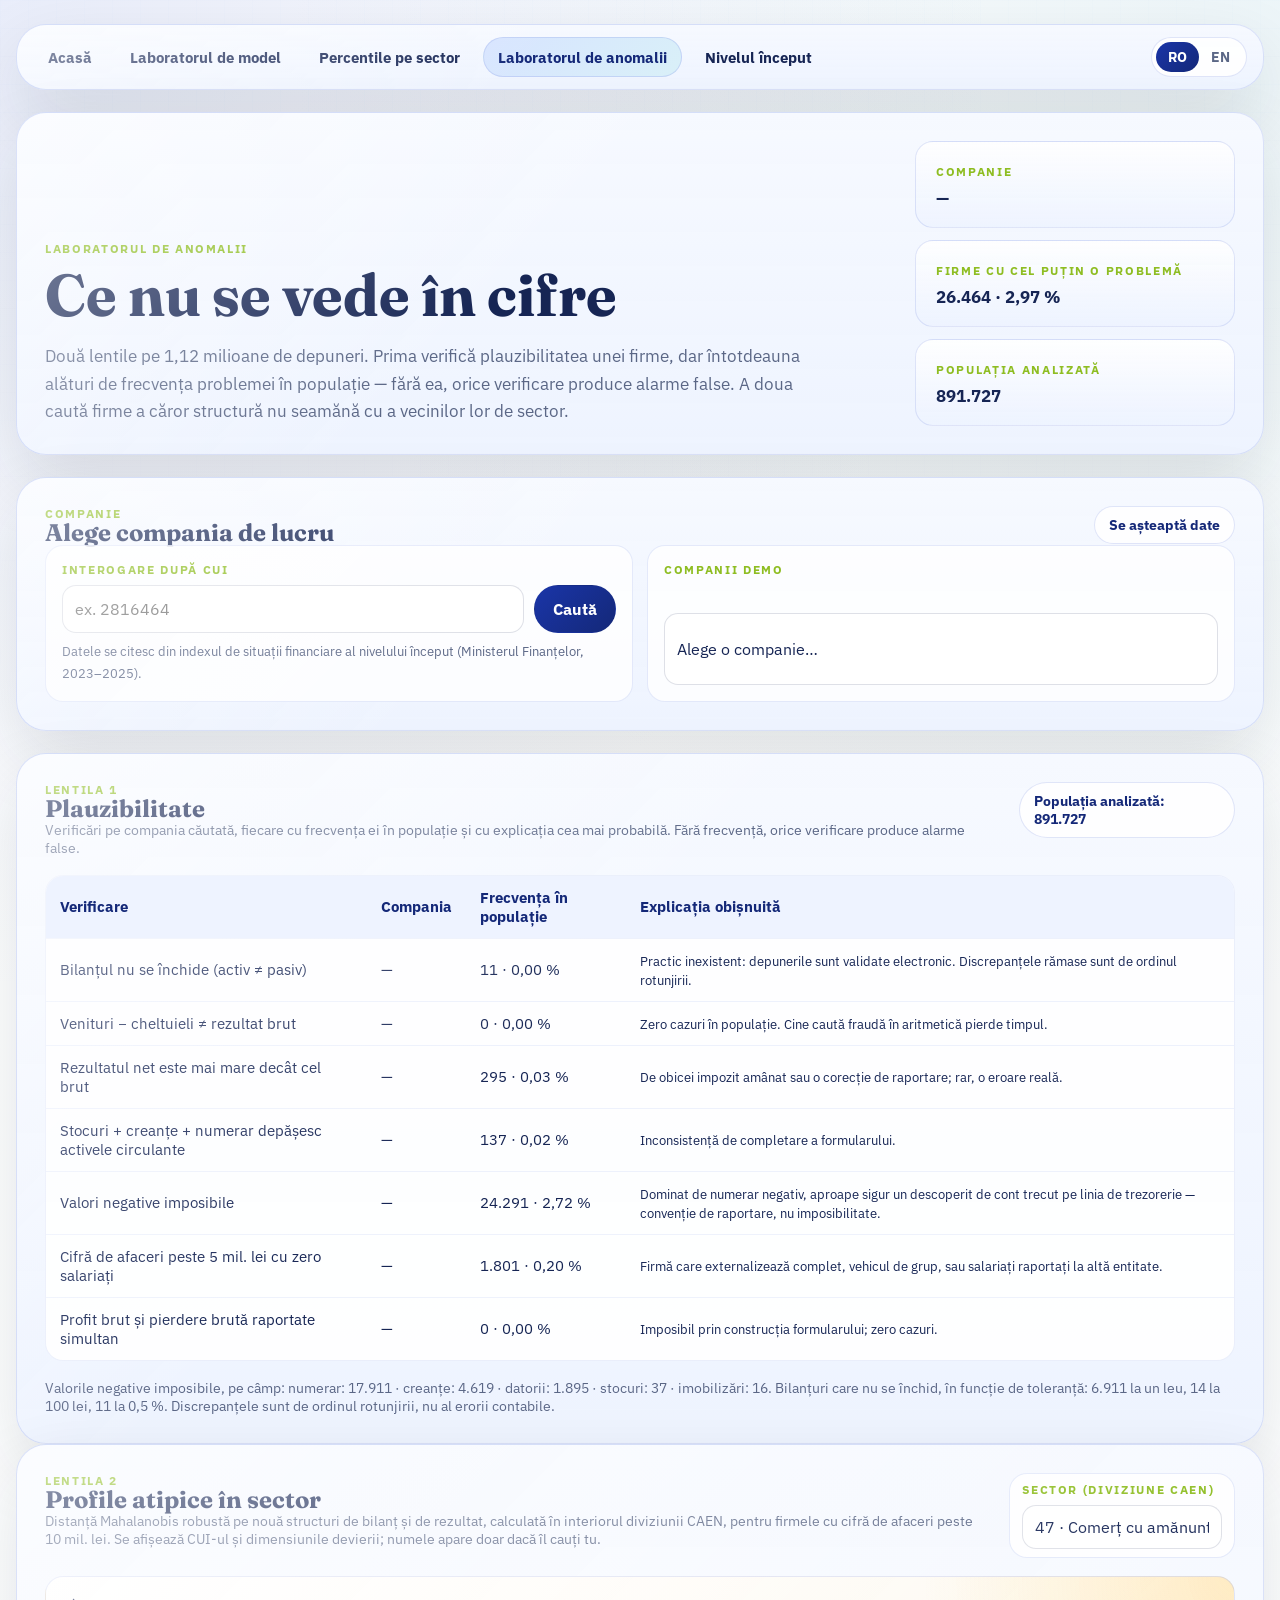
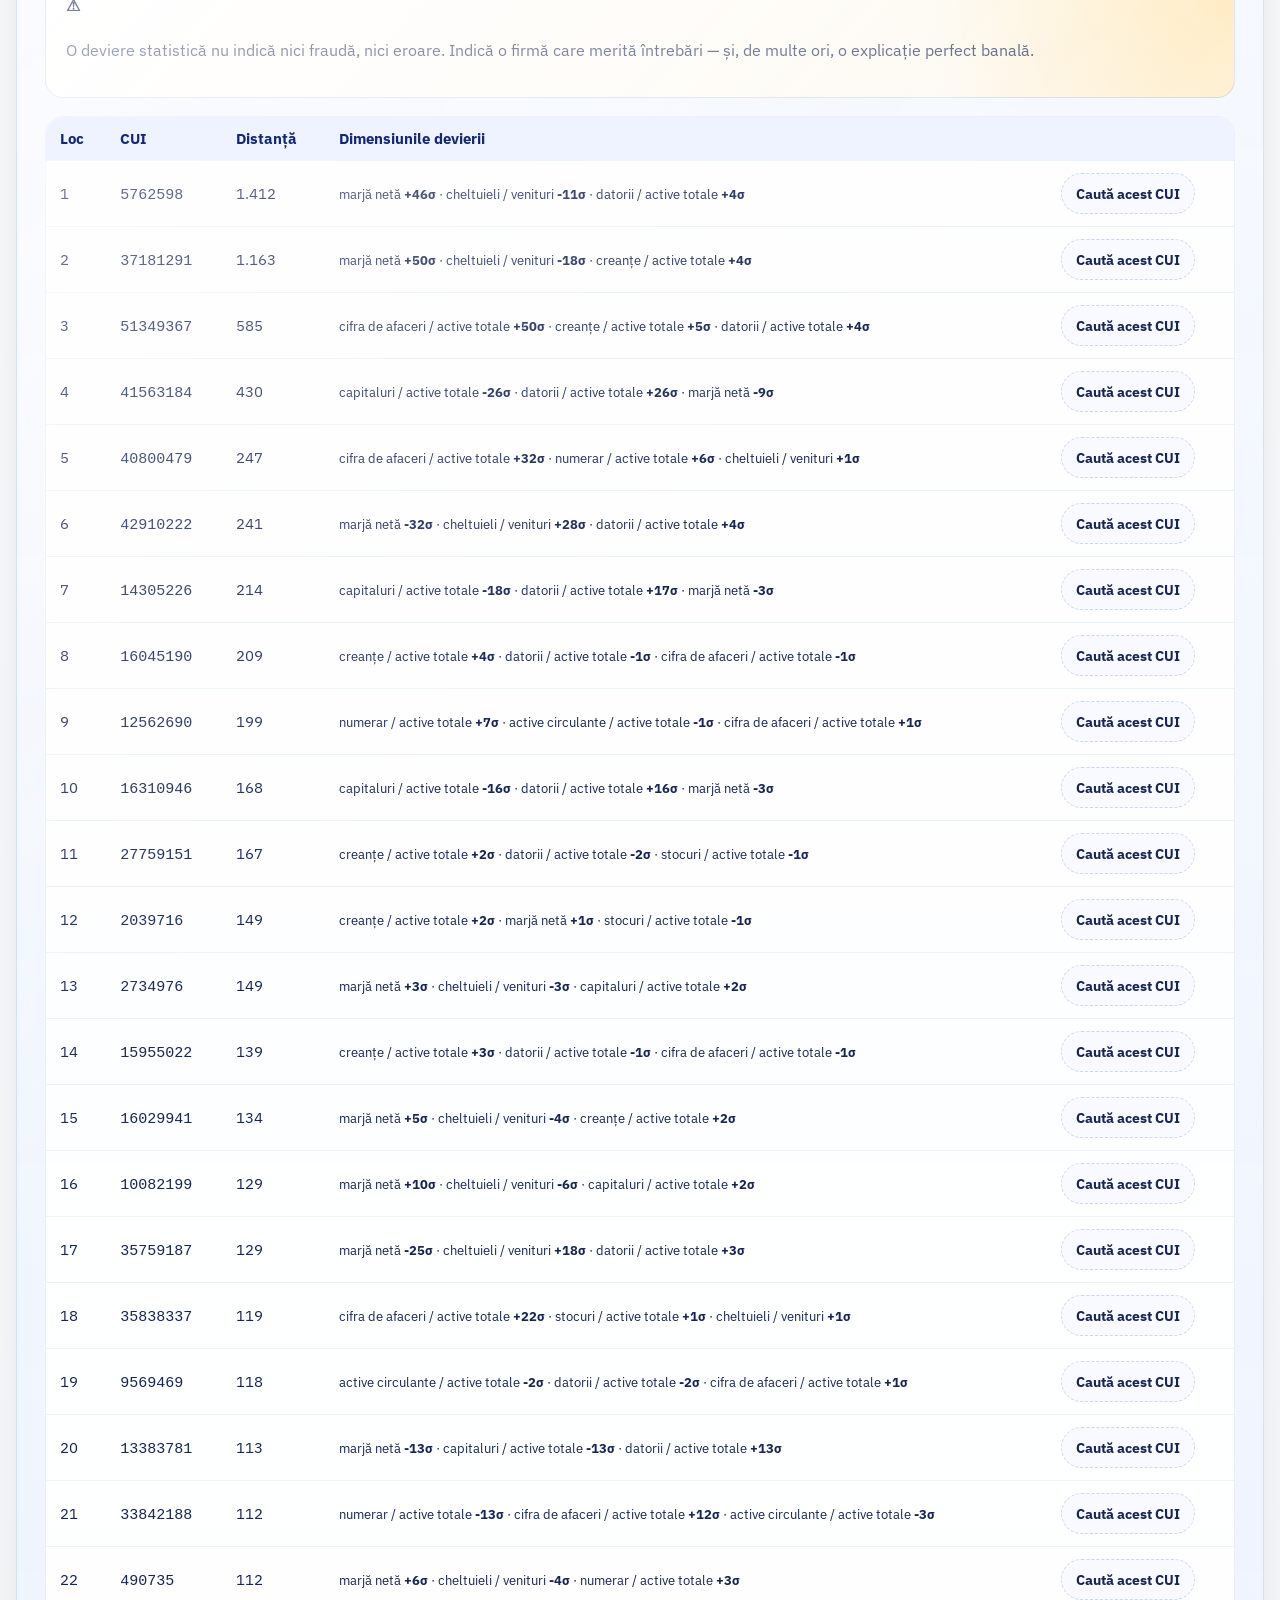
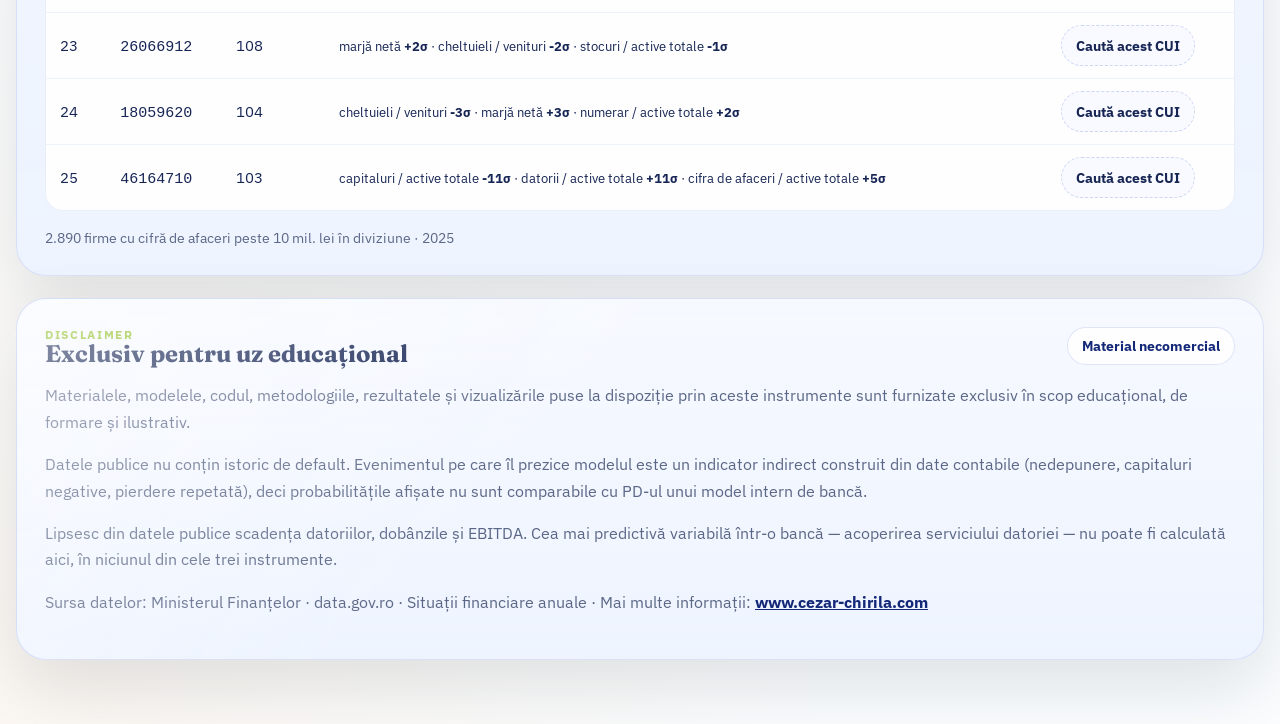
==== commit e6009d22: "Nivel avansat: laborator de model PD, percentile pe sector, laborator de anomalii" ====
--- a/anomalii.html
+++ b/anomalii.html
@@ -6,7 +6,7 @@
     <title>Laboratorul de anomalii · nivel avansat</title>
     <meta
       name="description"
-      content="Patru lentile pe 1,12 milioane de depuneri: plauzibilitate, discontinuitatea rezultatului la zero, testul Benford și profile atipice în sector."
+      content="Două lentile pe 1,12 milioane de depuneri: verificări de plauzibilitate cu frecvența lor în populație și profile atipice în interiorul sectorului."
     />
     <link rel="preconnect" href="https://fonts.googleapis.com" />
     <link rel="preconnect" href="https://fonts.gstatic.com" crossorigin />
@@ -32,8 +32,8 @@
             <strong id="hero-company">—</strong>
           </article>
           <article class="metric-chip">
-            <span class="metric-label" data-i18n="a.zero.ratio"></span>
-            <strong id="hero-ratio">—</strong>
+            <span class="metric-label" data-i18n="a.anyIssue"></span>
+            <strong id="hero-issues">—</strong>
           </article>
           <article class="metric-chip">
             <span class="metric-label" data-i18n="a.pop"></span>
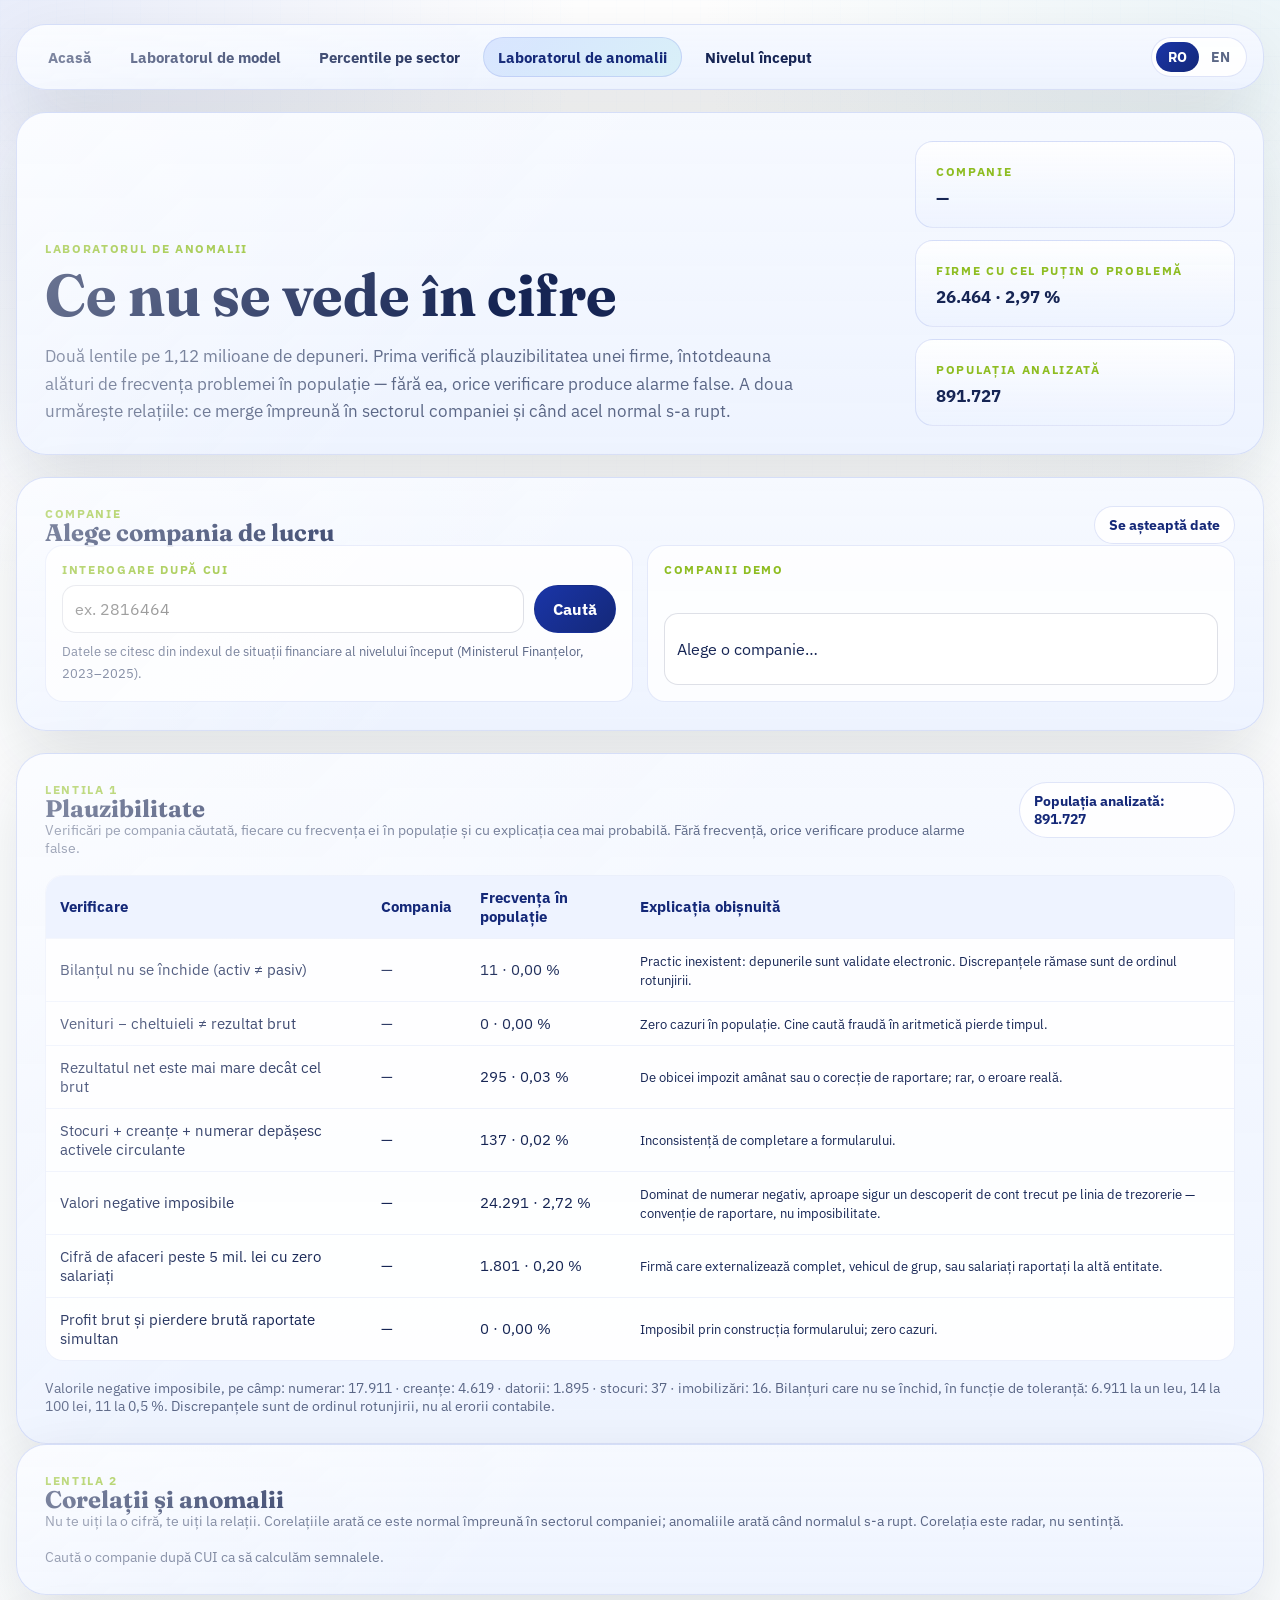
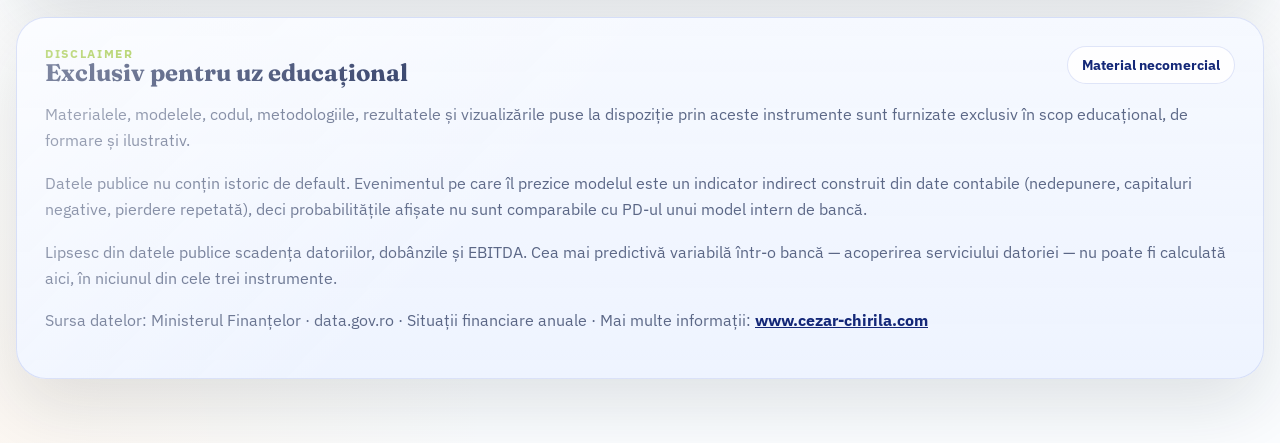
==== commit afd8582d: "Lentila 2: corelatii si anomalii (praguri, z-score si IQR, reziduuri pe relatii, scor 0-100)" ====
--- a/anomalii.html
+++ b/anomalii.html
@@ -6,7 +6,7 @@
     <title>Laboratorul de anomalii · nivel avansat</title>
     <meta
       name="description"
-      content="Două lentile pe 1,12 milioane de depuneri: verificări de plauzibilitate cu frecvența lor în populație și profile atipice în interiorul sectorului."
+      content="Două lentile pe 1,12 milioane de depuneri: verificări de plauzibilitate cu frecvența lor în populație, plus corelații și anomalii — praguri, z-score, regula IQR și reziduuri pe relații."
     />
     <link rel="preconnect" href="https://fonts.googleapis.com" />
     <link rel="preconnect" href="https://fonts.gstatic.com" crossorigin />
